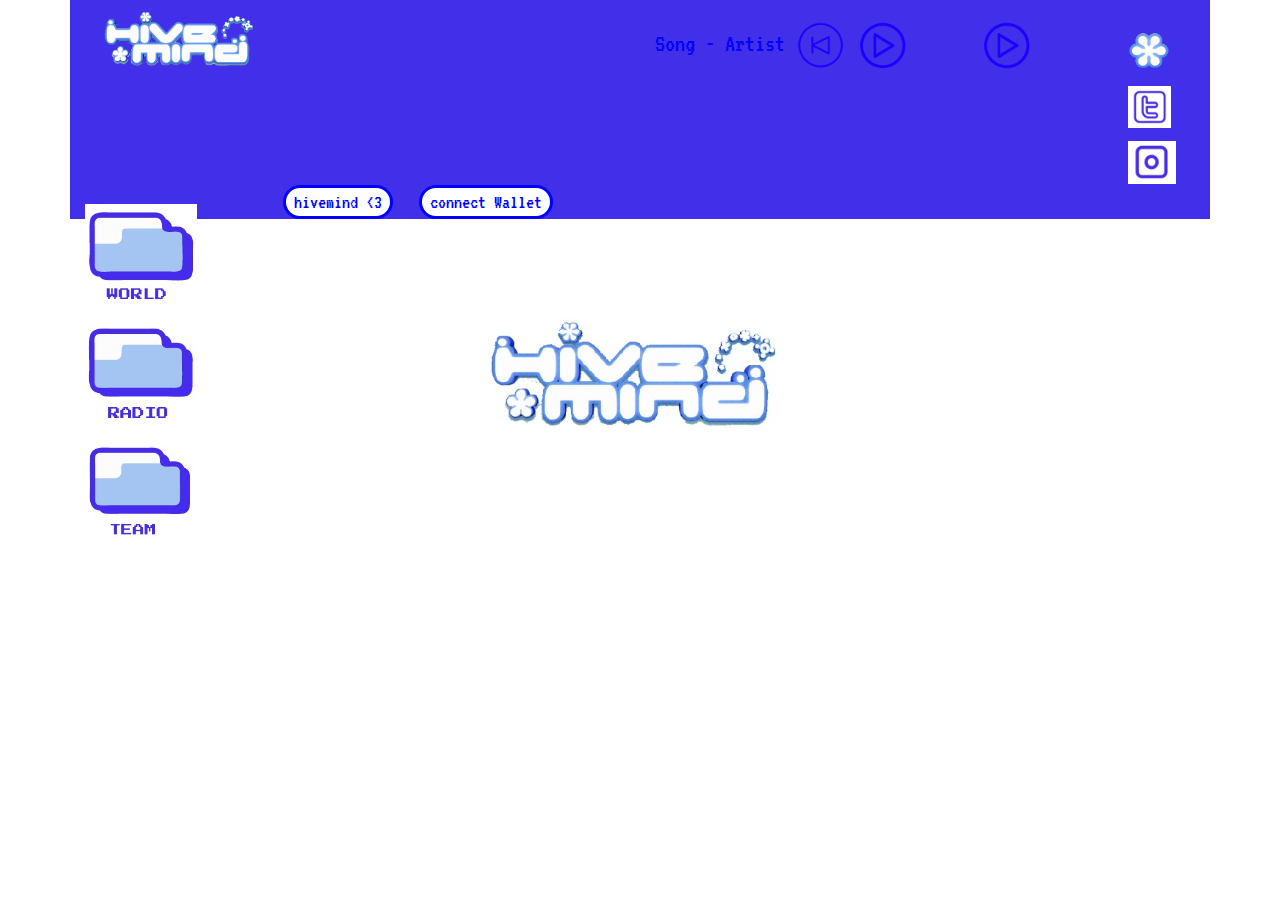
==== hivemind.html @ bdedbfca "newchanges2023" ====
<!DOCTYPE html>
<html lang="en-us">
  <head>
    <meta charset="utf-8">
    <meta http-equiv="Content-Type" content="text/html; charset=utf-8">
    <title>hivemind DAO ‧͙⁺˚*･༓</title>
    <link rel="stylesheet" href="css/style.css">
    <link href="https://cdn.jsdelivr.net/npm/bootstrap@5.2.3/dist/css/bootstrap.min.css" rel="stylesheet" integrity="sha384-rbsA2VBKQhggwzxH7pPCaAqO46MgnOM80zW1RWuH61DGLwZJEdK2Kadq2F9CUG65" crossorigin="anonymous">
    <link href="css/bootstrap.min.css" rel="stylesheet">
    <link rel="preconnect" href="https://fonts.googleapis.com">
    <link rel="preconnect" href="https://fonts.gstatic.com" crossorigin>
    <link href="https://fonts.googleapis.com/css2?family=VT323&display=swap" rel="stylesheet">
  </head>

  <body>
    <div class="container">

      <div class="col-sm-12">
        <div class="col-sm-2">
          <img id="hivelogo" src="img/HIVE2.png">
        </div>

        <div class="col-sm-5 col-sm-offset-4">
          <h1 id="song">Song - Artist
            <img id="preview" src="img/previous.png">
            <img id="previewplay" src="img/play.png">
            <img id="previewpause" src="img/pause.png">
            <img id="preview" src="img/play.png">
        </h1>
        </div>

        <div class="col-sm-1">
          <img id="logo" src="img/logo.png"><br>
          <a href="https://twitter.com/hivemind_DAO" target="blank"><img id="logo2" src="img/twitter.jpg"></a><br>
          <a href="https://www.instagram.com/hivemind_dao/" target="blank"><img id="logo3" src="img/insta.jpg"></a>
        </div>
      </div>

    <div id="radio" class="dragme"></div>

      <div class="col-sm-2">
        <div id="draggable" class="dragme">
          <img id="imagen1" src="img/folder01.jpg" width="70%" alt="drag-and-drop image script" class="dragme">
        </div>

        <div id="draggable" class="dragme">
          <img id="imagen" src="img/radiofolder02.jpg" width="70%" alt="drag-and-drop image script" class="dragme">
        </div>

        <div id="draggable" class="dragme">
          <img id="imagenteam" src="img/team.jpg" width="70%" alt="drag-and-drop image script" class="dragme">
        </div>

      </div>


      <div id="footer" class="fixed-bottom">
        <button  id="bio" type="button">&nbsphivemind&nbsp<3&nbsp</button>
        <button  id="bioW" type="button">&nbspconnect Wallet&nbsp</button>
      </div>

    </div>

    <script src="js/lib/jquery-3.2.1.js"></script>
    <script src="js/three.min.js"></script>
    <script src="js/lib/three/GLTFLoader.js"></script>
    <script src="js/lib/OrbitControls.js"></script>
    <script src="js/index.js"></script>

    
  </body>
  </html>
---- css/style.css ----
body {
    background-image: url('background.jpg');
    background-size: cover;
    overflow-y: hidden;
    overflow-x: hidden;
}

#hivelogo {
  width: 100%;
  margin-top: 5%;
}

#preview {
  width: 12%;
  cursor: pointer;

}

#previewplay {
  width: 12%;
  cursor: pointer;
}

#previewpause {
  width: 12%;
  cursor: pointer;
}

#logo {
  width: 100%;
  margin-top: 45%;
}

#logo2 {
  width: 70%;
  margin-top: 20%;
  margin-left: 10px;
}

#logo3 {
  width: 78%;
  margin-top: 20%;
  margin-left: 10px;

}

.dragme{
    position:relative;
   /* width: 200px;
    height: 180px;*/
    cursor: move;
}

#draggable {
  margin-top: 20px;
}

#footer{
    background-color: #422fe9;
    height:5%;
}

#bio {
  font-family: 'VT323', monospace;
  margin-top: -10%;
  margin-left: 2%;
  font-size: 20px;
  color: blue;
  background: none;
  border-radius: 25px;
  border: solid blue;
  background-color: white;
  padding: 0;
  cursor: pointer;
  outline: inherit;
}

#bioW {
  font-family: 'VT323', monospace;
  margin-top: 1px;
  margin-left: 2%;
  font-size: 20px;
  color: blue;
  background: none;
  border-radius: 25px;
  border: solid blue;
  background-color: white;
  padding: 0;
  cursor: pointer;
  outline: inherit;
}

#song {
  font-family: 'VT323', monospace;
  font-size: 25px;
  color: blue;
}



#btn {
  font-family: 'VT323', monospace;
  font-size: 25px;
  color: blue;
}

#btn2 {
  font-family: 'VT323', monospace;
  font-size: 25px;
  color: blue;
}


#closebtn {
  margin-left: 85%;
  margin-top: -12%;
}

#closebtn2 {
  margin-left: 5%;
  margin-top: -100px;
}

#closebtn3 {
  margin-left: 85%;
  margin-top: -12%;
}


@media screen and (min-width: 1300px) {
  #bio {
    font-family: 'VT323', monospace;
    margin-top: 1px;
    margin-left: 2%;
    font-size: 26px;
    color: blue;
    background: none;
    border-radius: 25px;
    border: solid blue;
    background-color: white;
    padding: 0;
    cursor: pointer;
    outline: inherit;
  }
  
  #bioW {
    font-family: 'VT323', monospace;
    margin-top: 1px;
    margin-left: 2%;
    font-size: 26px;
    color: blue;
    background: none;
    border-radius: 25px;
    border: solid blue;
    background-color: white;
    padding: 0;
    cursor: pointer;
    outline: inherit;
  }
  


}
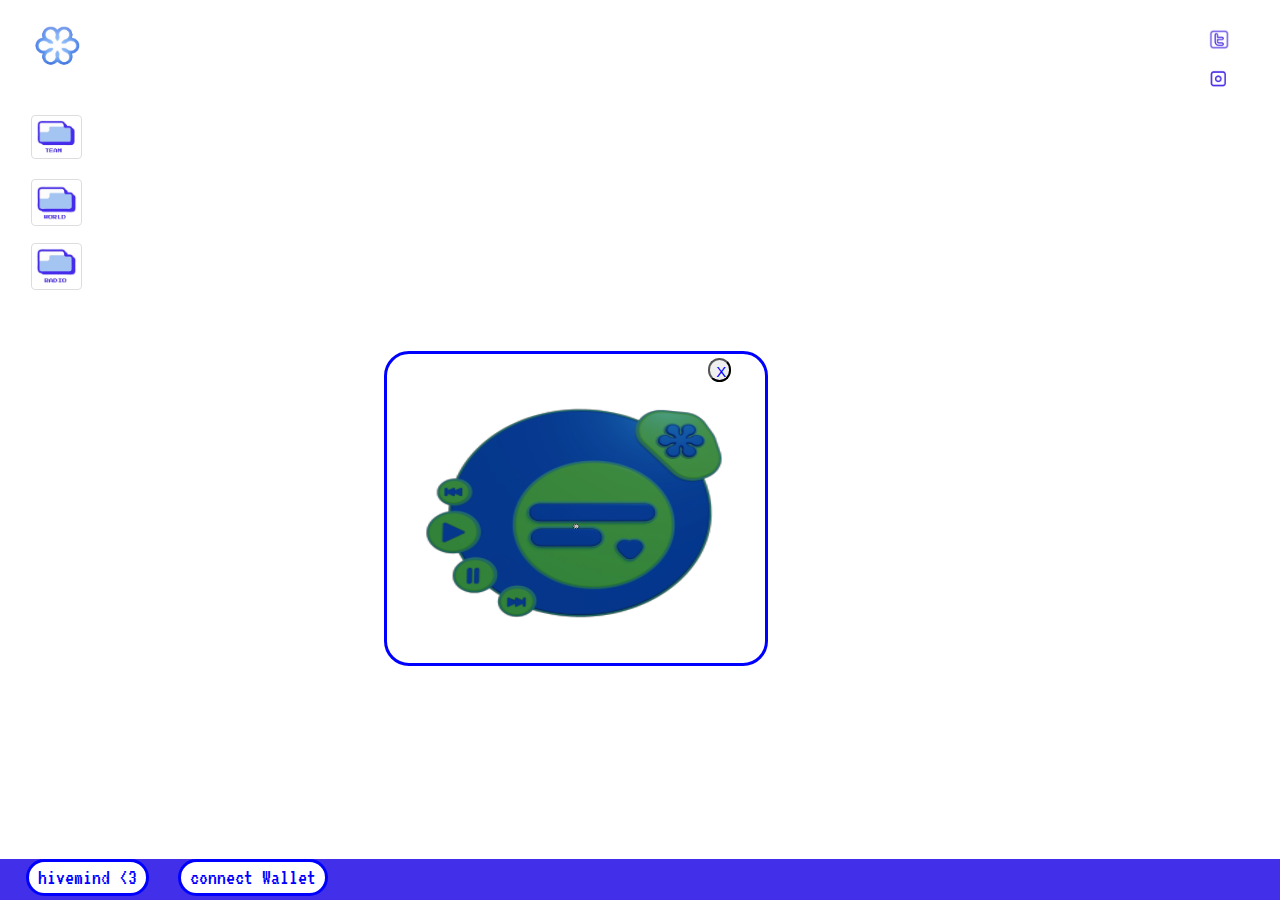
==== commit a0247699: "corrections" ====
--- a/hivemind.html
+++ b/hivemind.html
@@ -6,6 +6,7 @@
     <title>hivemind DAO ‧͙⁺˚*･༓</title>
     <link rel="stylesheet" href="css/style.css">
     <link href="https://cdn.jsdelivr.net/npm/bootstrap@5.2.3/dist/css/bootstrap.min.css" rel="stylesheet" integrity="sha384-rbsA2VBKQhggwzxH7pPCaAqO46MgnOM80zW1RWuH61DGLwZJEdK2Kadq2F9CUG65" crossorigin="anonymous">
+    <link rel="stylesheet" href="https://maxcdn.bootstrapcdn.com/bootstrap/4.5.2/css/bootstrap.min.css">
     <link href="css/bootstrap.min.css" rel="stylesheet">
     <link rel="preconnect" href="https://fonts.googleapis.com">
     <link rel="preconnect" href="https://fonts.gstatic.com" crossorigin>
@@ -13,45 +14,28 @@
   </head>
 
   <body>
-    <div class="container">
 
-      <div class="col-sm-12">
-        <div class="col-sm-2">
-          <img id="hivelogo" src="img/HIVE2.png">
-        </div>
+    <img id="hivelogo" src="img/logo.png"  alt="..."  class="img-thumbnail"></a>
+  
+    <br><a href="https://twitter.com/hivemind_DAO" target="blank"><img id="logo2" src="img/twitter.jpg" alt="..."  class="img-thumbnail" ></a><br>
+    
+    <a href="https://www.instagram.com/hivemind_dao/" target="blank"><img id="logo3" src="img/insta.jpg" class="rounded float-right" alt="..."></a>
 
-        <div class="col-sm-5 col-sm-offset-4">
-          <h1 id="song">Song - Artist
-            <img id="preview" src="img/previous.png">
-            <img id="previewplay" src="img/play.png">
-            <img id="previewpause" src="img/pause.png">
-            <img id="preview" src="img/play.png">
-        </h1>
-        </div>
-
-        <div class="col-sm-1">
-          <img id="logo" src="img/logo.png"><br>
-          <a href="https://twitter.com/hivemind_DAO" target="blank"><img id="logo2" src="img/twitter.jpg"></a><br>
-          <a href="https://www.instagram.com/hivemind_dao/" target="blank"><img id="logo3" src="img/insta.jpg"></a>
-        </div>
-      </div>
-
+    
     <div id="radio" class="dragme"></div>
 
-      <div class="col-sm-2">
+   
         <div id="draggable" class="dragme">
-          <img id="imagen1" src="img/folder01.jpg" width="70%" alt="drag-and-drop image script" class="dragme">
+          <img id="imagen1" src="img/folder01.jpg" width="100%" alt="drag-and-drop image script" class="img-thumbnail">
         </div>
 
         <div id="draggable" class="dragme">
-          <img id="imagen" src="img/radiofolder02.jpg" width="70%" alt="drag-and-drop image script" class="dragme">
+          <img id="imagen" src="img/radiofolder02.jpg" width="100%" alt="drag-and-drop image script" class="img-thumbnail">
         </div>
 
         <div id="draggable" class="dragme">
-          <img id="imagenteam" src="img/team.jpg" width="70%" alt="drag-and-drop image script" class="dragme">
+          <img id="imagenteam" src="img/team.jpg" width="100%" alt="drag-and-drop image script"class="img-thumbnail"">
         </div>
-
-      </div>
 
 
       <div id="footer" class="fixed-bottom">
@@ -59,9 +43,9 @@
         <button  id="bioW" type="button">&nbspconnect Wallet&nbsp</button>
       </div>
 
-    </div>
 
     <script src="js/lib/jquery-3.2.1.js"></script>
+    <script src="js/bootstrap.min.js"></script>
     <script src="js/three.min.js"></script>
     <script src="js/lib/three/GLTFLoader.js"></script>
     <script src="js/lib/OrbitControls.js"></script>
--- a/css/style.css
+++ b/css/style.css
@@ -1,46 +1,69 @@
 body {
-    background-image: url('background.jpg');
-    background-size: cover;
+    background-image: url('background.png');
+    background-size:cover;
     overflow-y: hidden;
     overflow-x: hidden;
 }
 
 #hivelogo {
-  width: 100%;
-  margin-top: 5%;
-}
-
-#preview {
-  width: 12%;
-  cursor: pointer;
-
-}
-
-#previewplay {
-  width: 12%;
-  cursor: pointer;
-}
-
-#previewpause {
-  width: 12%;
-  cursor: pointer;
-}
+  width:6%;
+  margin-left: 1.5%;
+  margin-top: 1.3%;
+  background:transparent;
+  background:none;
+  text-decoration: none;
+  border: none;
+
+}
+
+a {
+  color: none;
+  text-decoration: none; /* no underline */
+  color: inherit; /* blue colors for links too */
+  text-decoration: inherit;
+  text-decoration: none;
+
+
+}
+
+.nav { 
+  position:fixed;
+  /*margin-left: 20%;*/
+  z-index: 99999;
+  background:transparent;
+
+ }
+
 
 #logo {
-  width: 100%;
-  margin-top: 45%;
+  position:fixed;
+  width: 3%;
+  margin-left: 85%;
+  background:transparent;
+  background:none;
+  text-decoration: none;
+  border: none;
+  z-index:1;
+
 }
 
 #logo2 {
-  width: 70%;
-  margin-top: 20%;
-  margin-left: 10px;
+  position:fixed;
+  width: 2.5%;
+  margin-left: 94%;
+  background:transparent;
+  background:none;
+  text-decoration: none;
+  border: none;
+  margin-top: -4%;
+
 }
 
 #logo3 {
-  width: 78%;
-  margin-top: 20%;
-  margin-left: 10px;
+  position:fixed;
+  width: 1.8%;
+  margin-left: 94.3%;
+  margin-top: -2%;
 
 }
 
@@ -57,14 +80,14 @@
 
 #footer{
     background-color: #422fe9;
-    height:5%;
+    height:4.6%;
 }
 
 #bio {
   font-family: 'VT323', monospace;
   margin-top: -10%;
   margin-left: 2%;
-  font-size: 20px;
+  font-size: 15px;
   color: blue;
   background: none;
   border-radius: 25px;
@@ -79,7 +102,7 @@
   font-family: 'VT323', monospace;
   margin-top: 1px;
   margin-left: 2%;
-  font-size: 20px;
+  font-size: 15px;
   color: blue;
   background: none;
   border-radius: 25px;
@@ -126,13 +149,89 @@
   margin-top: -12%;
 }
 
-
-@media screen and (min-width: 1300px) {
+#marginLeft {
+  margin-left: -7%;
+}
+
+#imagen1{
+  position:fixed;
+  width: 4%;
+  margin-left: 2.4%;
+  margin-top: 5%;
+
+}
+
+#imagen{  
+  position:fixed;
+  width: 4%;
+  margin-left: 2.4%;
+  margin-top: 10%;
+
+}
+
+#imagenteam{  
+  position:fixed;
+  width: 4%;
+  margin-left: 2.4%;
+  
+}
+
+
+
+
+
+
+@media screen and (min-width: 1125px) {
+#bio {
+  font-family: 'VT323', monospace;
+  margin-top: -6%;
+  margin-left: 2%;
+  font-size: 15px;
+  color: blue;
+  background: none;
+  border-radius: 25px;
+  border: solid blue;
+  background-color: white;
+  padding: 0;
+  cursor: pointer;
+  outline: inherit;
+}
+
+#bioW {
+  font-family: 'VT323', monospace;
+  margin-left: 2%;
+  font-size: 15px;
+  color: blue;
+  background: none;
+  border-radius: 25px;
+  border: solid blue;
+  background-color: white;
+  padding: 0;
+  cursor: pointer;
+  outline: inherit;
+}
+}
+
+@media screen and (min-width: 1100px) {
   #bio {
     font-family: 'VT323', monospace;
-    margin-top: 1px;
-    margin-left: 2%;
-    font-size: 26px;
+    margin-top: 0%;
+    margin-left: 2%;
+    font-size: 20px;
+    color: blue;
+    background: none;
+    border-radius: 25px;
+    border: solid blue;
+    background-color: white;
+    cursor: pointer;
+    outline: inherit;
+  }
+  
+  #bioW {
+    font-family: 'VT323', monospace;
+    margin-top: -1%;
+    margin-left: 2%;
+    font-size: 20px;
     color: blue;
     background: none;
     border-radius: 25px;
@@ -142,12 +241,29 @@
     cursor: pointer;
     outline: inherit;
   }
+
+}
+
+@media screen and (min-width: 1100px) {
+  #bio {
+    font-family: 'VT323', monospace;
+    margin-top: 0%;
+    margin-left: 2%;
+    font-size: 22px;
+    color: blue;
+    background: none;
+    border-radius: 25px;
+    border: solid blue;
+    background-color: white;
+    cursor: pointer;
+    outline: inherit;
+  }
   
   #bioW {
     font-family: 'VT323', monospace;
-    margin-top: 1px;
-    margin-left: 2%;
-    font-size: 26px;
+    margin-top: -1%;
+    margin-left: 2%;
+    font-size: 22px;
     color: blue;
     background: none;
     border-radius: 25px;
@@ -157,7 +273,70 @@
     cursor: pointer;
     outline: inherit;
   }
-  
-
-
-}+
+}
+
+@media screen and (min-width: 1500px) {
+  #bio {
+    font-family: 'VT323', monospace;
+    margin-top: 0.1%;
+    margin-left: 2%;
+    font-size: 28px;
+    color: blue;
+    background: none;
+    border-radius: 25px;
+    border: solid blue;
+    background-color: white;
+    cursor: pointer;
+    outline: inherit;
+  }
+  
+  #bioW {
+    font-family: 'VT323', monospace;
+    margin-top: -1%;
+    margin-left: 2%;
+    font-size: 28px;
+    color: blue;
+    background: none;
+    border-radius: 25px;
+    border: solid blue;
+    background-color: white;
+    padding: 0;
+    cursor: pointer;
+    outline: inherit;
+  }
+
+}
+
+@media screen and (min-width: 2100px) {
+  #bio {
+    font-family: 'VT323', monospace;
+    margin-top: 0.1%;
+    margin-left: 2%;
+    font-size: 34px;
+    color: blue;
+    background: none;
+    border-radius: 25px;
+    border: solid blue;
+    background-color: white;
+    cursor: pointer;
+    outline: inherit;
+  }
+  
+  #bioW {
+    font-family: 'VT323', monospace;
+    margin-top: -1%;
+    margin-left: 2%;
+    font-size: 34px;
+    color: blue;
+    background: none;
+    border-radius: 25px;
+    border: solid blue;
+    background-color: white;
+    padding: 0;
+    cursor: pointer;
+    outline: inherit;
+  }
+
+}
+
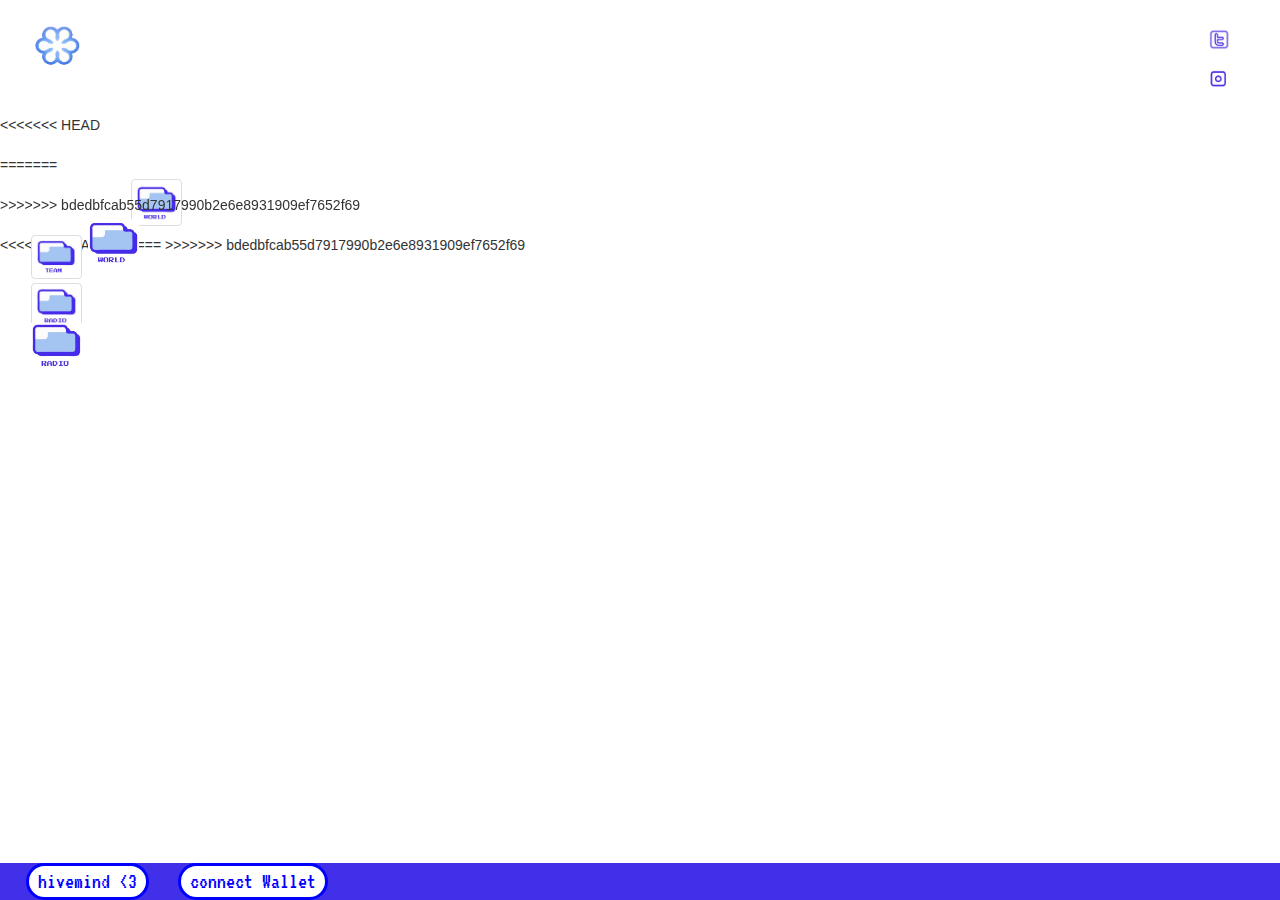
==== commit dc68b36b: "new corrections" ====
--- a/hivemind.html
+++ b/hivemind.html
@@ -26,11 +26,19 @@
 
    
         <div id="draggable" class="dragme">
+<<<<<<< HEAD
           <img id="imagen1" src="img/folder01.jpg" width="100%" alt="drag-and-drop image script" class="img-thumbnail">
         </div>
 
         <div id="draggable" class="dragme">
           <img id="imagen" src="img/radiofolder02.jpg" width="100%" alt="drag-and-drop image script" class="img-thumbnail">
+=======
+          <img id="imagen1" src="img/folder01.jpg" width="70%" alt="drag-and-drop image script" class="dragme">
+        </div>
+
+        <div id="draggable" class="dragme">
+          <img id="imagen" src="img/radiofolder02.jpg" width="70%" alt="drag-and-drop image script" class="dragme">
+>>>>>>> bdedbfcab55d7917990b2e6e8931909ef7652f69
         </div>
 
         <div id="draggable" class="dragme">
@@ -43,9 +51,15 @@
         <button  id="bioW" type="button">&nbspconnect Wallet&nbsp</button>
       </div>
 
+<<<<<<< HEAD
 
     <script src="js/lib/jquery-3.2.1.js"></script>
     <script src="js/bootstrap.min.js"></script>
+=======
+    </div>
+
+    <script src="js/lib/jquery-3.2.1.js"></script>
+>>>>>>> bdedbfcab55d7917990b2e6e8931909ef7652f69
     <script src="js/three.min.js"></script>
     <script src="js/lib/three/GLTFLoader.js"></script>
     <script src="js/lib/OrbitControls.js"></script>
--- a/css/style.css
+++ b/css/style.css
@@ -80,7 +80,11 @@
 
 #footer{
     background-color: #422fe9;
+<<<<<<< HEAD
     height:4.6%;
+=======
+    height:5%;
+>>>>>>> bdedbfcab55d7917990b2e6e8931909ef7652f69
 }
 
 #bio {
@@ -137,6 +141,7 @@
 #closebtn {
   margin-left: 85%;
   margin-top: -12%;
+<<<<<<< HEAD
 }
 
 #closebtn2 {
@@ -340,3 +345,52 @@
 
 }
 
+=======
+}
+
+#closebtn2 {
+  margin-left: 5%;
+  margin-top: -100px;
+}
+
+#closebtn3 {
+  margin-left: 85%;
+  margin-top: -12%;
+}
+
+
+@media screen and (min-width: 1300px) {
+  #bio {
+    font-family: 'VT323', monospace;
+    margin-top: 1px;
+    margin-left: 2%;
+    font-size: 26px;
+    color: blue;
+    background: none;
+    border-radius: 25px;
+    border: solid blue;
+    background-color: white;
+    padding: 0;
+    cursor: pointer;
+    outline: inherit;
+  }
+  
+  #bioW {
+    font-family: 'VT323', monospace;
+    margin-top: 1px;
+    margin-left: 2%;
+    font-size: 26px;
+    color: blue;
+    background: none;
+    border-radius: 25px;
+    border: solid blue;
+    background-color: white;
+    padding: 0;
+    cursor: pointer;
+    outline: inherit;
+  }
+  
+
+
+}
+>>>>>>> bdedbfcab55d7917990b2e6e8931909ef7652f69
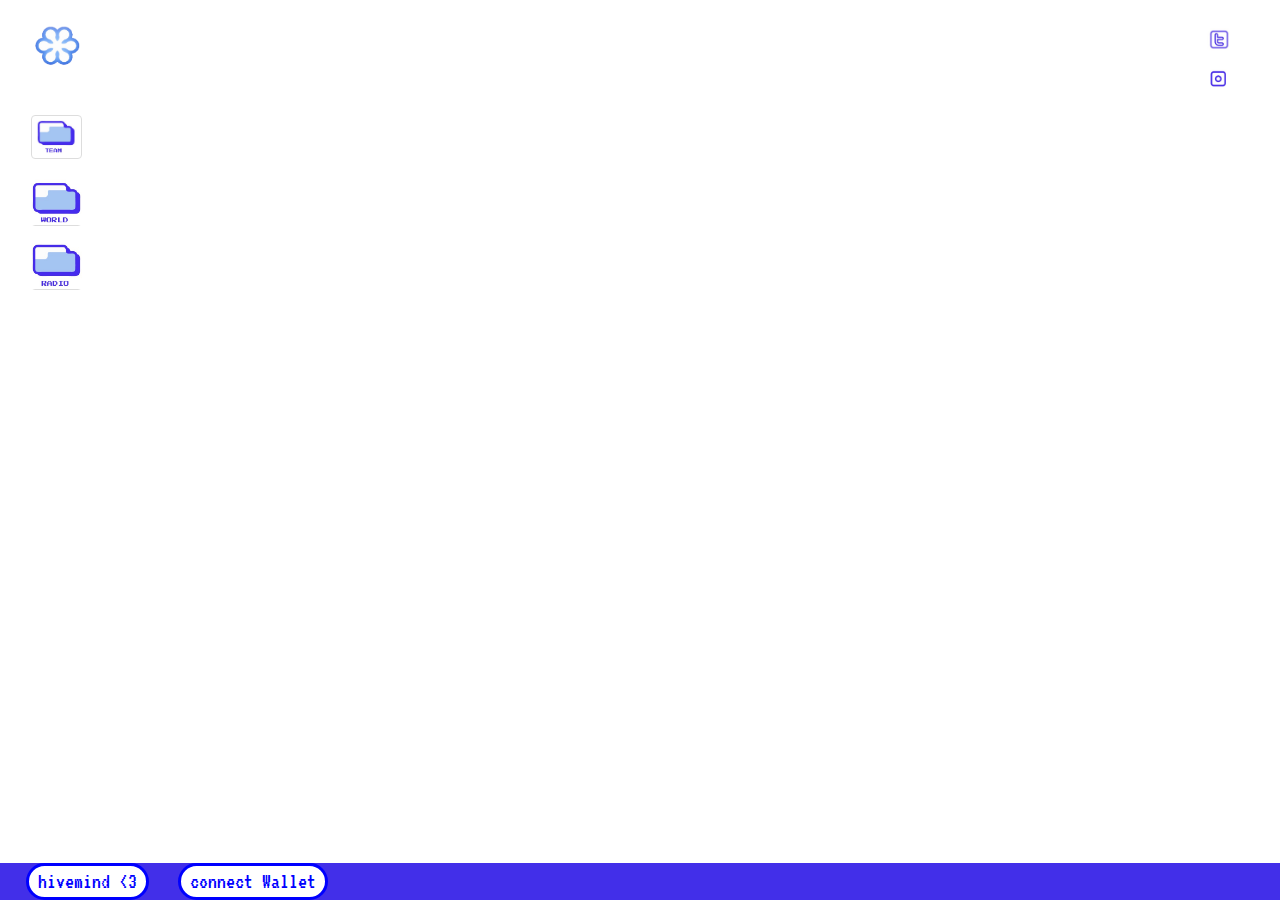
==== commit f5963958: "02" ====
--- a/hivemind.html
+++ b/hivemind.html
@@ -26,19 +26,19 @@
 
    
         <div id="draggable" class="dragme">
-<<<<<<< HEAD
+
           <img id="imagen1" src="img/folder01.jpg" width="100%" alt="drag-and-drop image script" class="img-thumbnail">
         </div>
 
         <div id="draggable" class="dragme">
           <img id="imagen" src="img/radiofolder02.jpg" width="100%" alt="drag-and-drop image script" class="img-thumbnail">
-=======
+
           <img id="imagen1" src="img/folder01.jpg" width="70%" alt="drag-and-drop image script" class="dragme">
         </div>
 
         <div id="draggable" class="dragme">
           <img id="imagen" src="img/radiofolder02.jpg" width="70%" alt="drag-and-drop image script" class="dragme">
->>>>>>> bdedbfcab55d7917990b2e6e8931909ef7652f69
+
         </div>
 
         <div id="draggable" class="dragme">
@@ -51,15 +51,14 @@
         <button  id="bioW" type="button">&nbspconnect Wallet&nbsp</button>
       </div>
 
-<<<<<<< HEAD
+
 
     <script src="js/lib/jquery-3.2.1.js"></script>
     <script src="js/bootstrap.min.js"></script>
-=======
+
     </div>
 
     <script src="js/lib/jquery-3.2.1.js"></script>
->>>>>>> bdedbfcab55d7917990b2e6e8931909ef7652f69
     <script src="js/three.min.js"></script>
     <script src="js/lib/three/GLTFLoader.js"></script>
     <script src="js/lib/OrbitControls.js"></script>
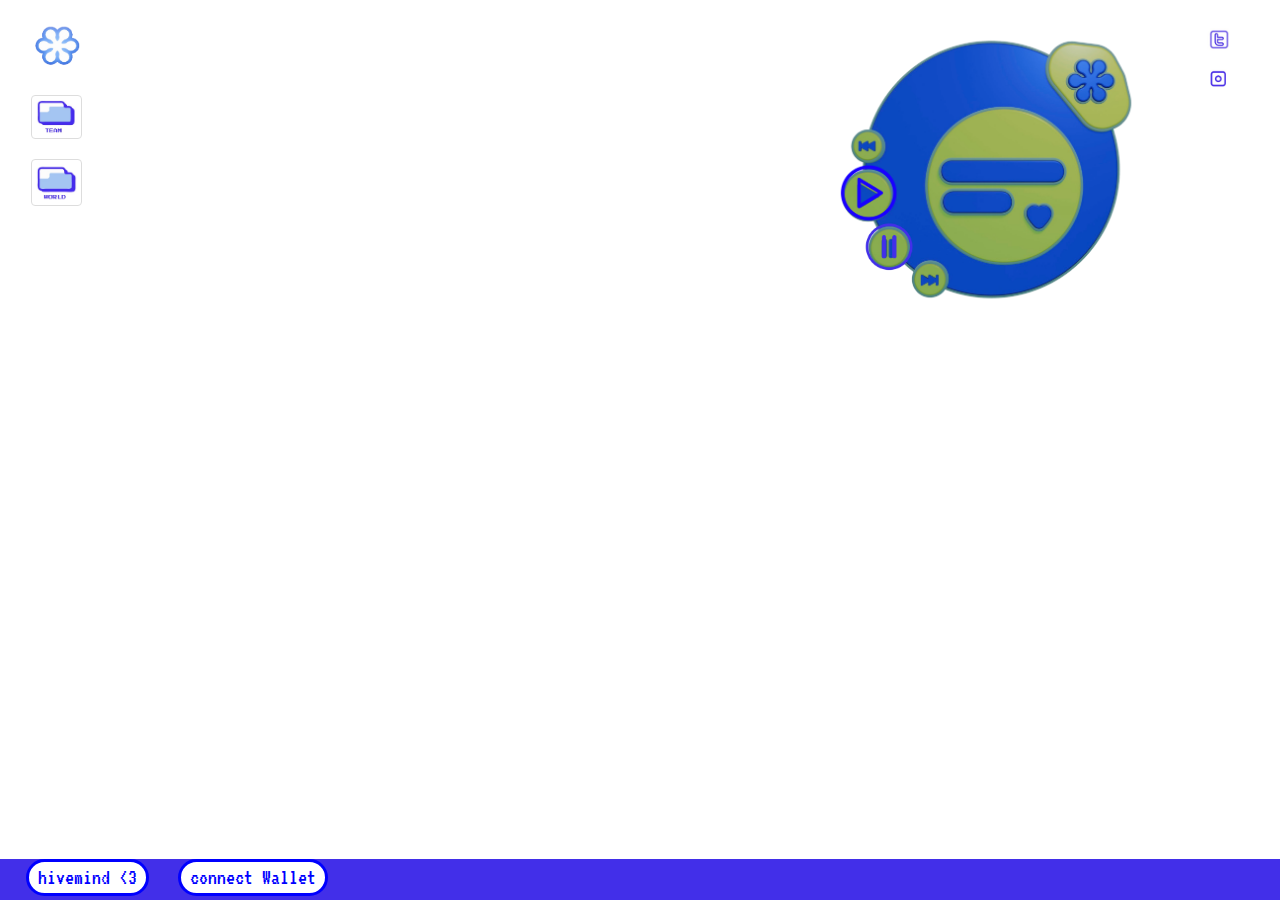
==== commit 1e45088b: "corrections" ====
--- a/hivemind.html
+++ b/hivemind.html
@@ -24,26 +24,23 @@
     
     <div id="radio" class="dragme"></div>
 
+      <div id="draggable"  class="dragme">
+        <img id="player" src="img/playerdenu.png" width="100%" alt="drag-and-drop image script">
+        <img id="play" src="img/play.png" width="5%" alt="drag-and-drop image script">
+        <img id="pause" src="img/pause.png" width="4%" alt="drag-and-drop image script">
+        <span id="info"></span>
+      </div>
+
+
    
         <div id="draggable" class="dragme">
-
           <img id="imagen1" src="img/folder01.jpg" width="100%" alt="drag-and-drop image script" class="img-thumbnail">
         </div>
 
         <div id="draggable" class="dragme">
-          <img id="imagen" src="img/radiofolder02.jpg" width="100%" alt="drag-and-drop image script" class="img-thumbnail">
-
-          <img id="imagen1" src="img/folder01.jpg" width="70%" alt="drag-and-drop image script" class="dragme">
+          <img id="imagenteam" src="img/team.jpg" width="100%" alt="drag-and-drop image script"class="img-thumbnail">
         </div>
 
-        <div id="draggable" class="dragme">
-          <img id="imagen" src="img/radiofolder02.jpg" width="70%" alt="drag-and-drop image script" class="dragme">
-
-        </div>
-
-        <div id="draggable" class="dragme">
-          <img id="imagenteam" src="img/team.jpg" width="100%" alt="drag-and-drop image script"class="img-thumbnail"">
-        </div>
 
 
       <div id="footer" class="fixed-bottom">
@@ -52,13 +49,8 @@
       </div>
 
 
-
     <script src="js/lib/jquery-3.2.1.js"></script>
     <script src="js/bootstrap.min.js"></script>
-
-    </div>
-
-    <script src="js/lib/jquery-3.2.1.js"></script>
     <script src="js/three.min.js"></script>
     <script src="js/lib/three/GLTFLoader.js"></script>
     <script src="js/lib/OrbitControls.js"></script>
--- a/css/style.css
+++ b/css/style.css
@@ -75,16 +75,13 @@
 }
 
 #draggable {
-  margin-top: 20px;
+  
+  margin-top: 0px;
 }
 
 #footer{
     background-color: #422fe9;
-<<<<<<< HEAD
     height:4.6%;
-=======
-    height:5%;
->>>>>>> bdedbfcab55d7917990b2e6e8931909ef7652f69
 }
 
 #bio {
@@ -124,6 +121,38 @@
 }
 
 
+#player {
+  position: fixed;
+  width: 25%;
+  margin-left: 65%;
+  margin-top: -7%;
+
+}
+
+#play {
+  position:fixed;
+  margin-left: 65.4%;
+  margin-top: 5.3%;
+  z-index: 99;
+}
+
+#pause {
+  position:fixed;
+  margin-left: 67.5%;
+  margin-top: 9.9%;
+  z-index: 99;
+}
+
+#info {
+  position:fixed;
+  margin-left: 75%;
+  margin-top: 5%;
+  z-index: 999;
+  font-family: 'VT323', monospace;
+  font-size: 25px;
+  color: white;
+}
+
 
 #btn {
   font-family: 'VT323', monospace;
@@ -141,7 +170,6 @@
 #closebtn {
   margin-left: 85%;
   margin-top: -12%;
-<<<<<<< HEAD
 }
 
 #closebtn2 {
@@ -180,10 +208,6 @@
   margin-left: 2.4%;
   
 }
-
-
-
-
 
 
 @media screen and (min-width: 1125px) {
@@ -345,52 +369,3 @@
 
 }
 
-=======
-}
-
-#closebtn2 {
-  margin-left: 5%;
-  margin-top: -100px;
-}
-
-#closebtn3 {
-  margin-left: 85%;
-  margin-top: -12%;
-}
-
-
-@media screen and (min-width: 1300px) {
-  #bio {
-    font-family: 'VT323', monospace;
-    margin-top: 1px;
-    margin-left: 2%;
-    font-size: 26px;
-    color: blue;
-    background: none;
-    border-radius: 25px;
-    border: solid blue;
-    background-color: white;
-    padding: 0;
-    cursor: pointer;
-    outline: inherit;
-  }
-  
-  #bioW {
-    font-family: 'VT323', monospace;
-    margin-top: 1px;
-    margin-left: 2%;
-    font-size: 26px;
-    color: blue;
-    background: none;
-    border-radius: 25px;
-    border: solid blue;
-    background-color: white;
-    padding: 0;
-    cursor: pointer;
-    outline: inherit;
-  }
-  
-
-
-}
->>>>>>> bdedbfcab55d7917990b2e6e8931909ef7652f69
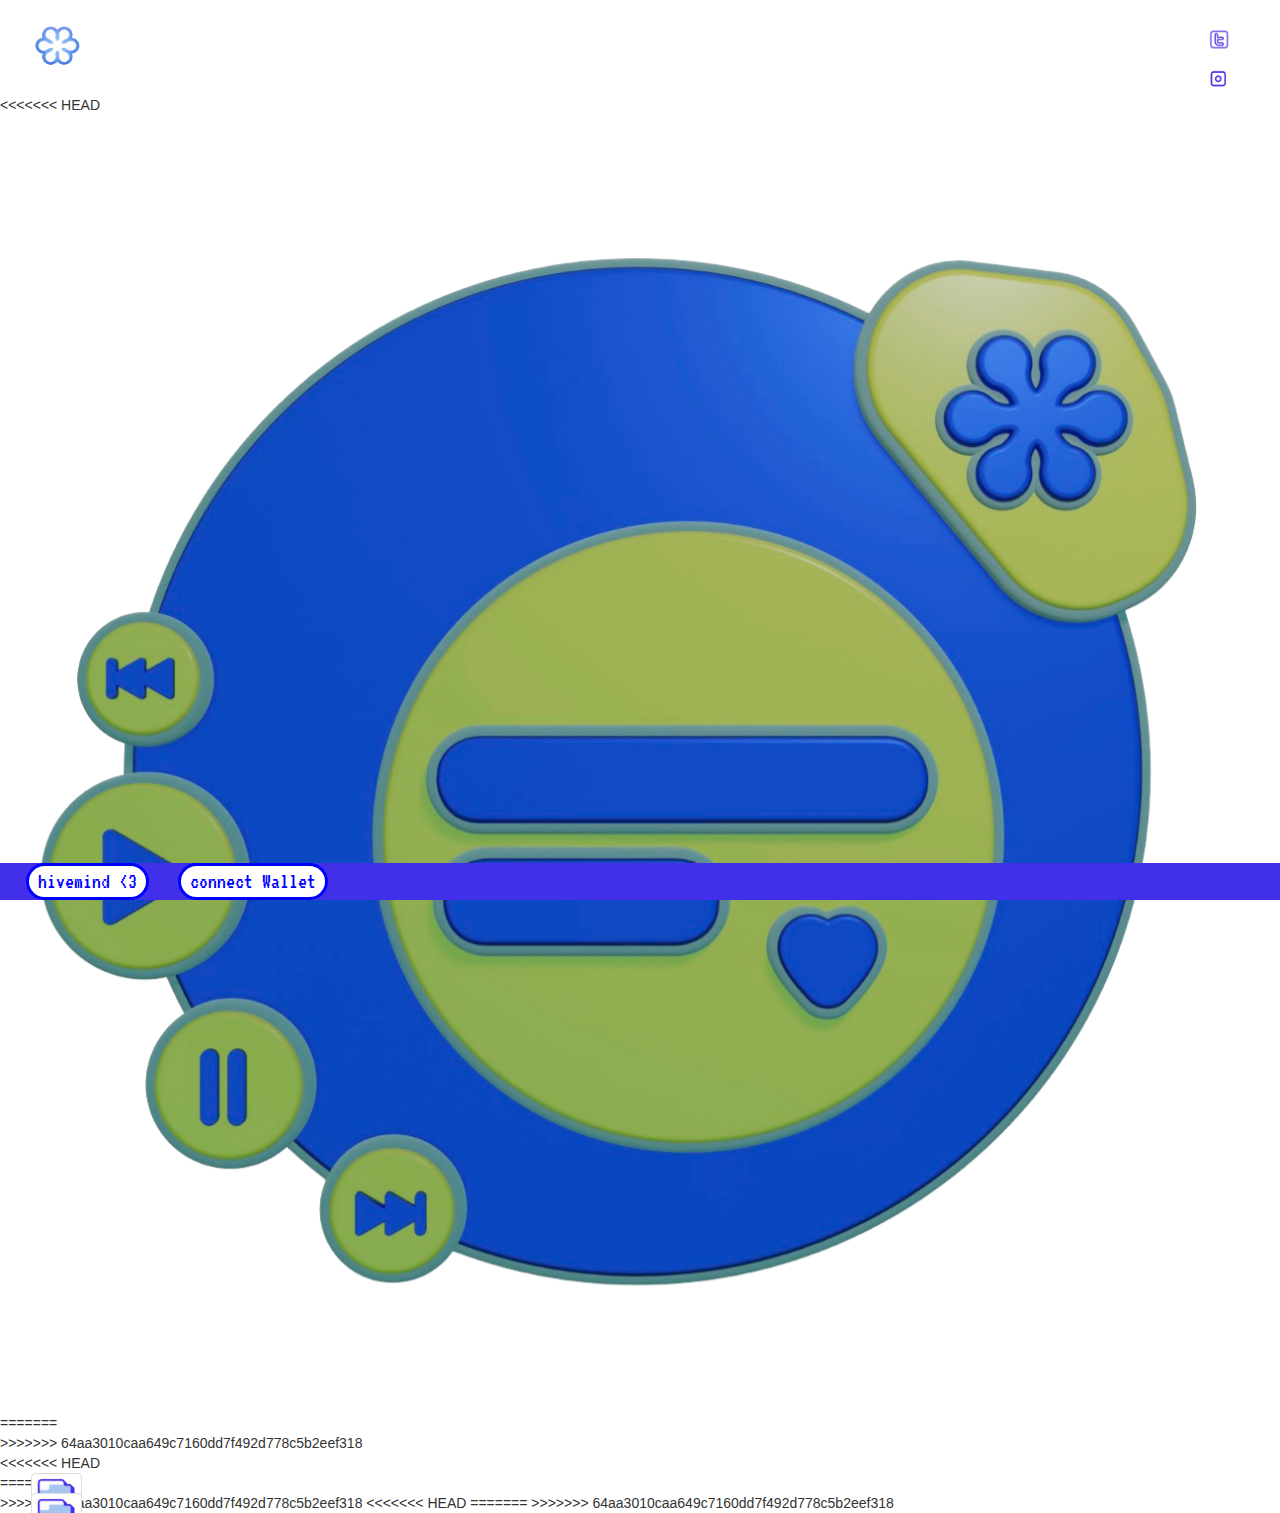
==== commit 689a67d1: "cambios" ====
--- a/hivemind.html
+++ b/hivemind.html
@@ -20,6 +20,7 @@
     <br><a href="https://twitter.com/hivemind_DAO" target="blank"><img id="logo2" src="img/twitter.jpg" alt="..."  class="img-thumbnail" ></a><br>
     
     <a href="https://www.instagram.com/hivemind_dao/" target="blank"><img id="logo3" src="img/insta.jpg" class="rounded float-right" alt="..."></a>
+<<<<<<< HEAD
 
     
     <div id="radio" class="dragme"></div>
@@ -31,9 +32,21 @@
         <span id="info"></span>
       </div>
 
+=======
+
+    
+    <div id="radio" class="dragme"></div>
 
    
         <div id="draggable" class="dragme">
+
+          <img id="imagen1" src="img/folder01.jpg" width="100%" alt="drag-and-drop image script" class="img-thumbnail">
+        </div>
+>>>>>>> 64aa3010caa649c7160dd7f492d778c5b2eef318
+
+   
+        <div id="draggable" class="dragme">
+<<<<<<< HEAD
           <img id="imagen1" src="img/folder01.jpg" width="100%" alt="drag-and-drop image script" class="img-thumbnail">
         </div>
 
@@ -41,6 +54,21 @@
           <img id="imagenteam" src="img/team.jpg" width="100%" alt="drag-and-drop image script"class="img-thumbnail">
         </div>
 
+=======
+          <img id="imagen" src="img/radiofolder02.jpg" width="100%" alt="drag-and-drop image script" class="img-thumbnail">
+
+          <img id="imagen1" src="img/folder01.jpg" width="70%" alt="drag-and-drop image script" class="dragme">
+        </div>
+
+        <div id="draggable" class="dragme">
+          <img id="imagen" src="img/radiofolder02.jpg" width="70%" alt="drag-and-drop image script" class="dragme">
+
+        </div>
+
+        <div id="draggable" class="dragme">
+          <img id="imagenteam" src="img/team.jpg" width="100%" alt="drag-and-drop image script"class="img-thumbnail"">
+        </div>
+>>>>>>> 64aa3010caa649c7160dd7f492d778c5b2eef318
 
 
       <div id="footer" class="fixed-bottom">
@@ -49,8 +77,18 @@
       </div>
 
 
+<<<<<<< HEAD
     <script src="js/lib/jquery-3.2.1.js"></script>
     <script src="js/bootstrap.min.js"></script>
+=======
+
+    <script src="js/lib/jquery-3.2.1.js"></script>
+    <script src="js/bootstrap.min.js"></script>
+
+    </div>
+
+    <script src="js/lib/jquery-3.2.1.js"></script>
+>>>>>>> 64aa3010caa649c7160dd7f492d778c5b2eef318
     <script src="js/three.min.js"></script>
     <script src="js/lib/three/GLTFLoader.js"></script>
     <script src="js/lib/OrbitControls.js"></script>
--- a/css/style.css
+++ b/css/style.css
@@ -81,7 +81,15 @@
 
 #footer{
     background-color: #422fe9;
+<<<<<<< HEAD
     height:4.6%;
+=======
+<<<<<<< HEAD
+    height:4.6%;
+=======
+    height:5%;
+>>>>>>> bdedbfcab55d7917990b2e6e8931909ef7652f69
+>>>>>>> 64aa3010caa649c7160dd7f492d778c5b2eef318
 }
 
 #bio {
@@ -121,6 +129,7 @@
 }
 
 
+<<<<<<< HEAD
 #player {
   position: fixed;
   width: 25%;
@@ -153,6 +162,8 @@
   color: white;
 }
 
+=======
+>>>>>>> 64aa3010caa649c7160dd7f492d778c5b2eef318
 
 #btn {
   font-family: 'VT323', monospace;
@@ -170,6 +181,10 @@
 #closebtn {
   margin-left: 85%;
   margin-top: -12%;
+<<<<<<< HEAD
+=======
+<<<<<<< HEAD
+>>>>>>> 64aa3010caa649c7160dd7f492d778c5b2eef318
 }
 
 #closebtn2 {
@@ -210,6 +225,13 @@
 }
 
 
+<<<<<<< HEAD
+=======
+
+
+
+
+>>>>>>> 64aa3010caa649c7160dd7f492d778c5b2eef318
 @media screen and (min-width: 1125px) {
 #bio {
   font-family: 'VT323', monospace;
@@ -335,6 +357,7 @@
     outline: inherit;
   }
 
+<<<<<<< HEAD
 }
 
 @media screen and (min-width: 2100px) {
@@ -369,3 +392,88 @@
 
 }
 
+=======
+}
+
+@media screen and (min-width: 2100px) {
+  #bio {
+    font-family: 'VT323', monospace;
+    margin-top: 0.1%;
+    margin-left: 2%;
+    font-size: 34px;
+    color: blue;
+    background: none;
+    border-radius: 25px;
+    border: solid blue;
+    background-color: white;
+    cursor: pointer;
+    outline: inherit;
+  }
+  
+  #bioW {
+    font-family: 'VT323', monospace;
+    margin-top: -1%;
+    margin-left: 2%;
+    font-size: 34px;
+    color: blue;
+    background: none;
+    border-radius: 25px;
+    border: solid blue;
+    background-color: white;
+    padding: 0;
+    cursor: pointer;
+    outline: inherit;
+  }
+
+}
+
+=======
+}
+
+#closebtn2 {
+  margin-left: 5%;
+  margin-top: -100px;
+}
+
+#closebtn3 {
+  margin-left: 85%;
+  margin-top: -12%;
+}
+
+
+@media screen and (min-width: 1300px) {
+  #bio {
+    font-family: 'VT323', monospace;
+    margin-top: 1px;
+    margin-left: 2%;
+    font-size: 26px;
+    color: blue;
+    background: none;
+    border-radius: 25px;
+    border: solid blue;
+    background-color: white;
+    padding: 0;
+    cursor: pointer;
+    outline: inherit;
+  }
+  
+  #bioW {
+    font-family: 'VT323', monospace;
+    margin-top: 1px;
+    margin-left: 2%;
+    font-size: 26px;
+    color: blue;
+    background: none;
+    border-radius: 25px;
+    border: solid blue;
+    background-color: white;
+    padding: 0;
+    cursor: pointer;
+    outline: inherit;
+  }
+  
+
+
+}
+>>>>>>> bdedbfcab55d7917990b2e6e8931909ef7652f69
+>>>>>>> 64aa3010caa649c7160dd7f492d778c5b2eef318
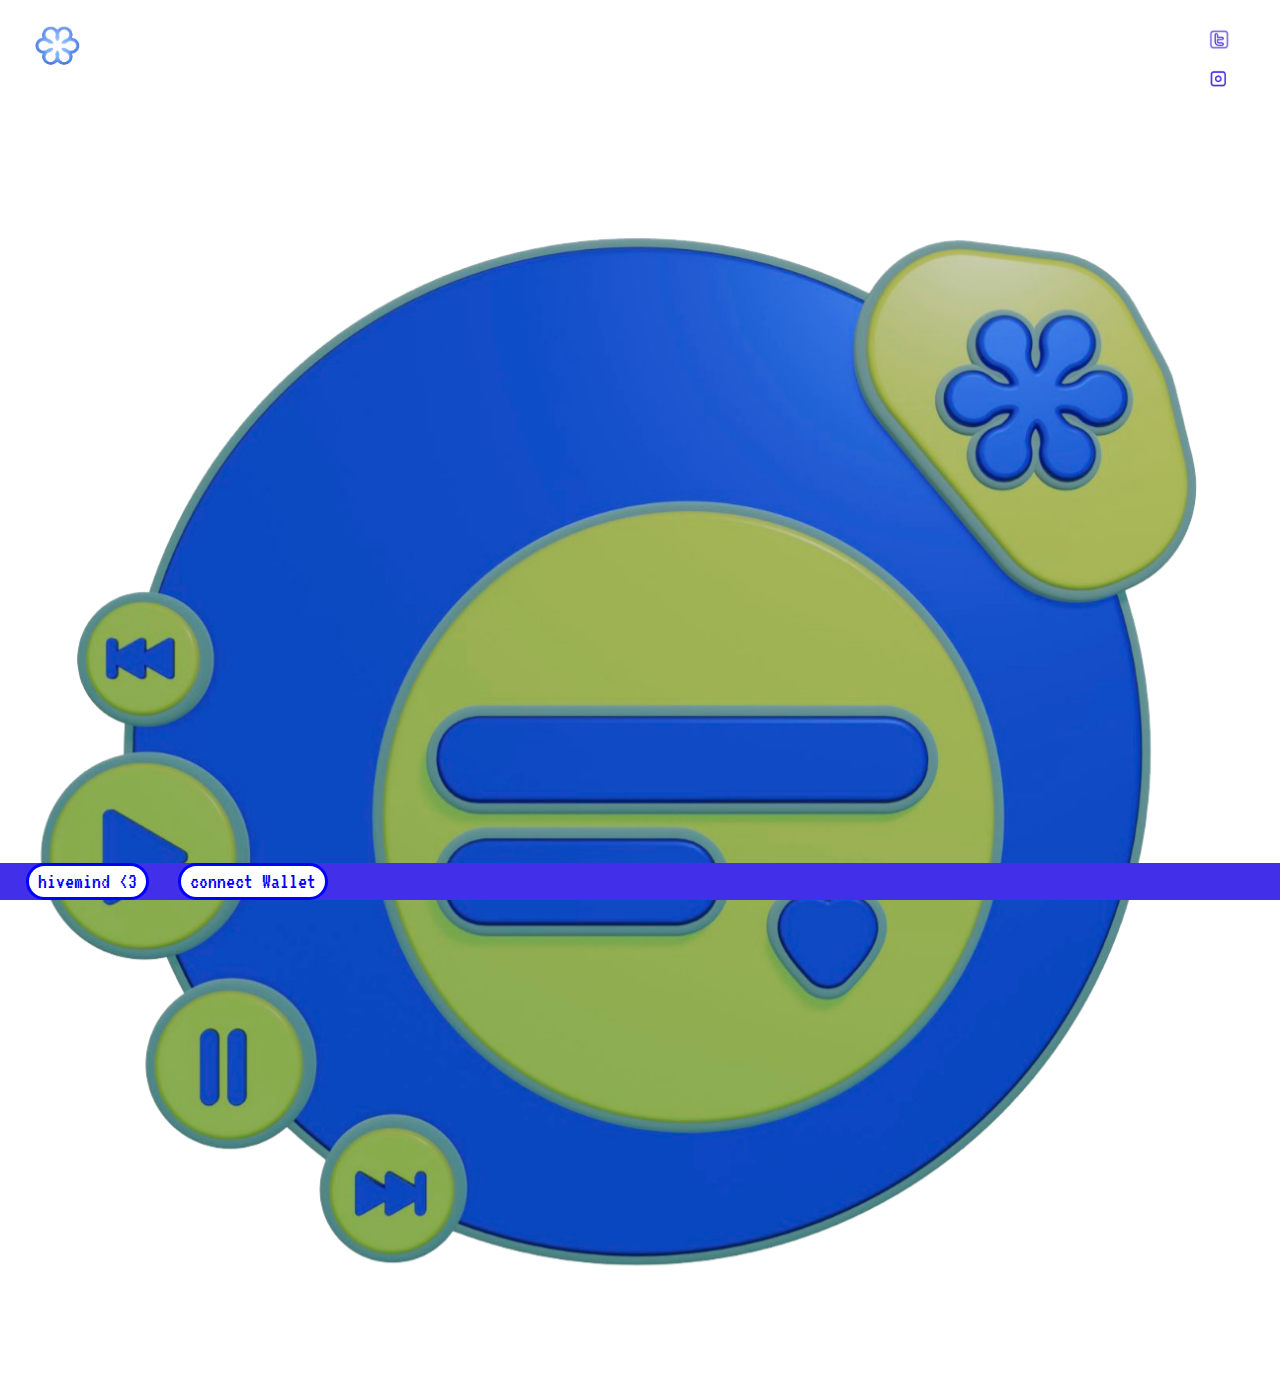
==== commit 54c3a09a: "cambios" ====
--- a/hivemind.html
+++ b/hivemind.html
@@ -20,7 +20,6 @@
     <br><a href="https://twitter.com/hivemind_DAO" target="blank"><img id="logo2" src="img/twitter.jpg" alt="..."  class="img-thumbnail" ></a><br>
     
     <a href="https://www.instagram.com/hivemind_dao/" target="blank"><img id="logo3" src="img/insta.jpg" class="rounded float-right" alt="..."></a>
-<<<<<<< HEAD
 
     
     <div id="radio" class="dragme"></div>
@@ -32,21 +31,9 @@
         <span id="info"></span>
       </div>
 
-=======
-
-    
-    <div id="radio" class="dragme"></div>
 
    
         <div id="draggable" class="dragme">
-
-          <img id="imagen1" src="img/folder01.jpg" width="100%" alt="drag-and-drop image script" class="img-thumbnail">
-        </div>
->>>>>>> 64aa3010caa649c7160dd7f492d778c5b2eef318
-
-   
-        <div id="draggable" class="dragme">
-<<<<<<< HEAD
           <img id="imagen1" src="img/folder01.jpg" width="100%" alt="drag-and-drop image script" class="img-thumbnail">
         </div>
 
@@ -54,21 +41,6 @@
           <img id="imagenteam" src="img/team.jpg" width="100%" alt="drag-and-drop image script"class="img-thumbnail">
         </div>
 
-=======
-          <img id="imagen" src="img/radiofolder02.jpg" width="100%" alt="drag-and-drop image script" class="img-thumbnail">
-
-          <img id="imagen1" src="img/folder01.jpg" width="70%" alt="drag-and-drop image script" class="dragme">
-        </div>
-
-        <div id="draggable" class="dragme">
-          <img id="imagen" src="img/radiofolder02.jpg" width="70%" alt="drag-and-drop image script" class="dragme">
-
-        </div>
-
-        <div id="draggable" class="dragme">
-          <img id="imagenteam" src="img/team.jpg" width="100%" alt="drag-and-drop image script"class="img-thumbnail"">
-        </div>
->>>>>>> 64aa3010caa649c7160dd7f492d778c5b2eef318
 
 
       <div id="footer" class="fixed-bottom">
@@ -77,18 +49,8 @@
       </div>
 
 
-<<<<<<< HEAD
     <script src="js/lib/jquery-3.2.1.js"></script>
     <script src="js/bootstrap.min.js"></script>
-=======
-
-    <script src="js/lib/jquery-3.2.1.js"></script>
-    <script src="js/bootstrap.min.js"></script>
-
-    </div>
-
-    <script src="js/lib/jquery-3.2.1.js"></script>
->>>>>>> 64aa3010caa649c7160dd7f492d778c5b2eef318
     <script src="js/three.min.js"></script>
     <script src="js/lib/three/GLTFLoader.js"></script>
     <script src="js/lib/OrbitControls.js"></script>
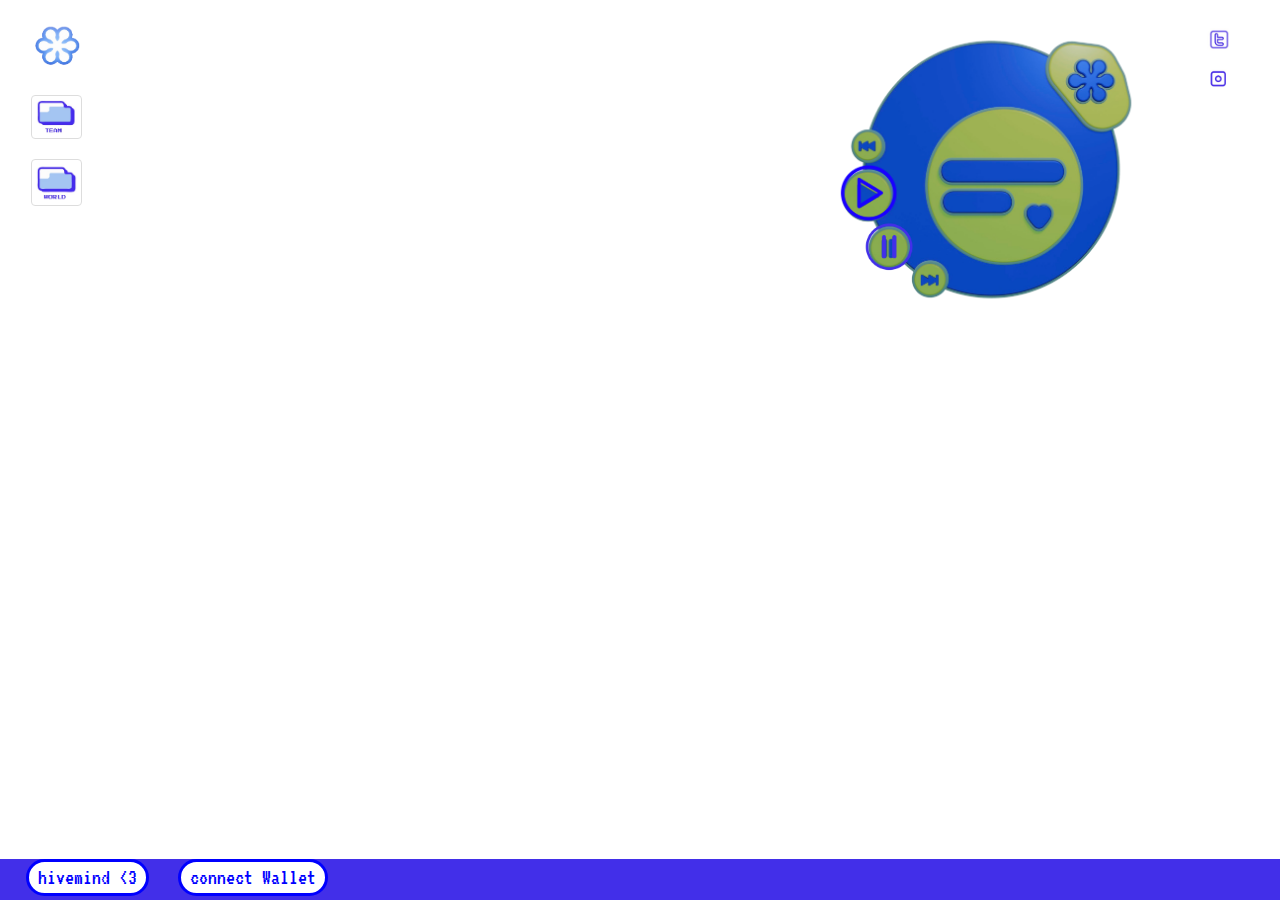
==== commit a4c374bc: "NEWSITE" ====
--- a/hivemind.html
+++ b/hivemind.html
@@ -24,21 +24,27 @@
     
     <div id="radio" class="dragme"></div>
 
-      <div id="draggable"  class="dragme">
+      <div id="dragable">
+        <header id="dragzone">
         <img id="player" src="img/playerdenu.png" width="100%" alt="drag-and-drop image script">
         <img id="play" src="img/play.png" width="5%" alt="drag-and-drop image script">
         <img id="pause" src="img/pause.png" width="4%" alt="drag-and-drop image script">
         <span id="info"></span>
+      </header>
       </div>
 
 
    
-        <div id="draggable" class="dragme">
+        <div id="dragable">
+          <header id="dragzone">
           <img id="imagen1" src="img/folder01.jpg" width="100%" alt="drag-and-drop image script" class="img-thumbnail">
+        </header>
         </div>
 
-        <div id="draggable" class="dragme">
+        <div id="draggable">
+          <header id="dragzone">
           <img id="imagenteam" src="img/team.jpg" width="100%" alt="drag-and-drop image script"class="img-thumbnail">
+        </header>
         </div>
 
 
--- a/css/style.css
+++ b/css/style.css
@@ -81,15 +81,7 @@
 
 #footer{
     background-color: #422fe9;
-<<<<<<< HEAD
     height:4.6%;
-=======
-<<<<<<< HEAD
-    height:4.6%;
-=======
-    height:5%;
->>>>>>> bdedbfcab55d7917990b2e6e8931909ef7652f69
->>>>>>> 64aa3010caa649c7160dd7f492d778c5b2eef318
 }
 
 #bio {
@@ -129,7 +121,6 @@
 }
 
 
-<<<<<<< HEAD
 #player {
   position: fixed;
   width: 25%;
@@ -162,8 +153,6 @@
   color: white;
 }
 
-=======
->>>>>>> 64aa3010caa649c7160dd7f492d778c5b2eef318
 
 #btn {
   font-family: 'VT323', monospace;
@@ -181,10 +170,6 @@
 #closebtn {
   margin-left: 85%;
   margin-top: -12%;
-<<<<<<< HEAD
-=======
-<<<<<<< HEAD
->>>>>>> 64aa3010caa649c7160dd7f492d778c5b2eef318
 }
 
 #closebtn2 {
@@ -225,13 +210,6 @@
 }
 
 
-<<<<<<< HEAD
-=======
-
-
-
-
->>>>>>> 64aa3010caa649c7160dd7f492d778c5b2eef318
 @media screen and (min-width: 1125px) {
 #bio {
   font-family: 'VT323', monospace;
@@ -357,7 +335,6 @@
     outline: inherit;
   }
 
-<<<<<<< HEAD
 }
 
 @media screen and (min-width: 2100px) {
@@ -392,88 +369,24 @@
 
 }
 
-=======
-}
-
-@media screen and (min-width: 2100px) {
-  #bio {
-    font-family: 'VT323', monospace;
-    margin-top: 0.1%;
-    margin-left: 2%;
-    font-size: 34px;
-    color: blue;
-    background: none;
-    border-radius: 25px;
-    border: solid blue;
-    background-color: white;
-    cursor: pointer;
-    outline: inherit;
-  }
-  
-  #bioW {
-    font-family: 'VT323', monospace;
-    margin-top: -1%;
-    margin-left: 2%;
-    font-size: 34px;
-    color: blue;
-    background: none;
-    border-radius: 25px;
-    border: solid blue;
-    background-color: white;
-    padding: 0;
-    cursor: pointer;
-    outline: inherit;
-  }
-
-}
-
-=======
-}
-
-#closebtn2 {
-  margin-left: 5%;
-  margin-top: -100px;
-}
-
-#closebtn3 {
-  margin-left: 85%;
-  margin-top: -12%;
-}
-
-
-@media screen and (min-width: 1300px) {
-  #bio {
-    font-family: 'VT323', monospace;
-    margin-top: 1px;
-    margin-left: 2%;
-    font-size: 26px;
-    color: blue;
-    background: none;
-    border-radius: 25px;
-    border: solid blue;
-    background-color: white;
-    padding: 0;
-    cursor: pointer;
-    outline: inherit;
-  }
-  
-  #bioW {
-    font-family: 'VT323', monospace;
-    margin-top: 1px;
-    margin-left: 2%;
-    font-size: 26px;
-    color: blue;
-    background: none;
-    border-radius: 25px;
-    border: solid blue;
-    background-color: white;
-    padding: 0;
-    cursor: pointer;
-    outline: inherit;
-  }
-  
-
-
-}
->>>>>>> bdedbfcab55d7917990b2e6e8931909ef7652f69
->>>>>>> 64aa3010caa649c7160dd7f492d778c5b2eef318
+/*///////////////////////////////////////////////*/
+
+
+  #dragable {
+  width: 21rem;
+  height: 21rem;
+  border-radius: 0.2rem;
+  position: absolute;
+  z-index: 9;
+  }
+
+  #dragable.drag {
+  border-color: white;
+  }
+
+  #dragable #dragzone {
+  width: 100%;
+  height: 100%;
+  cursor: move;
+ 
+  }